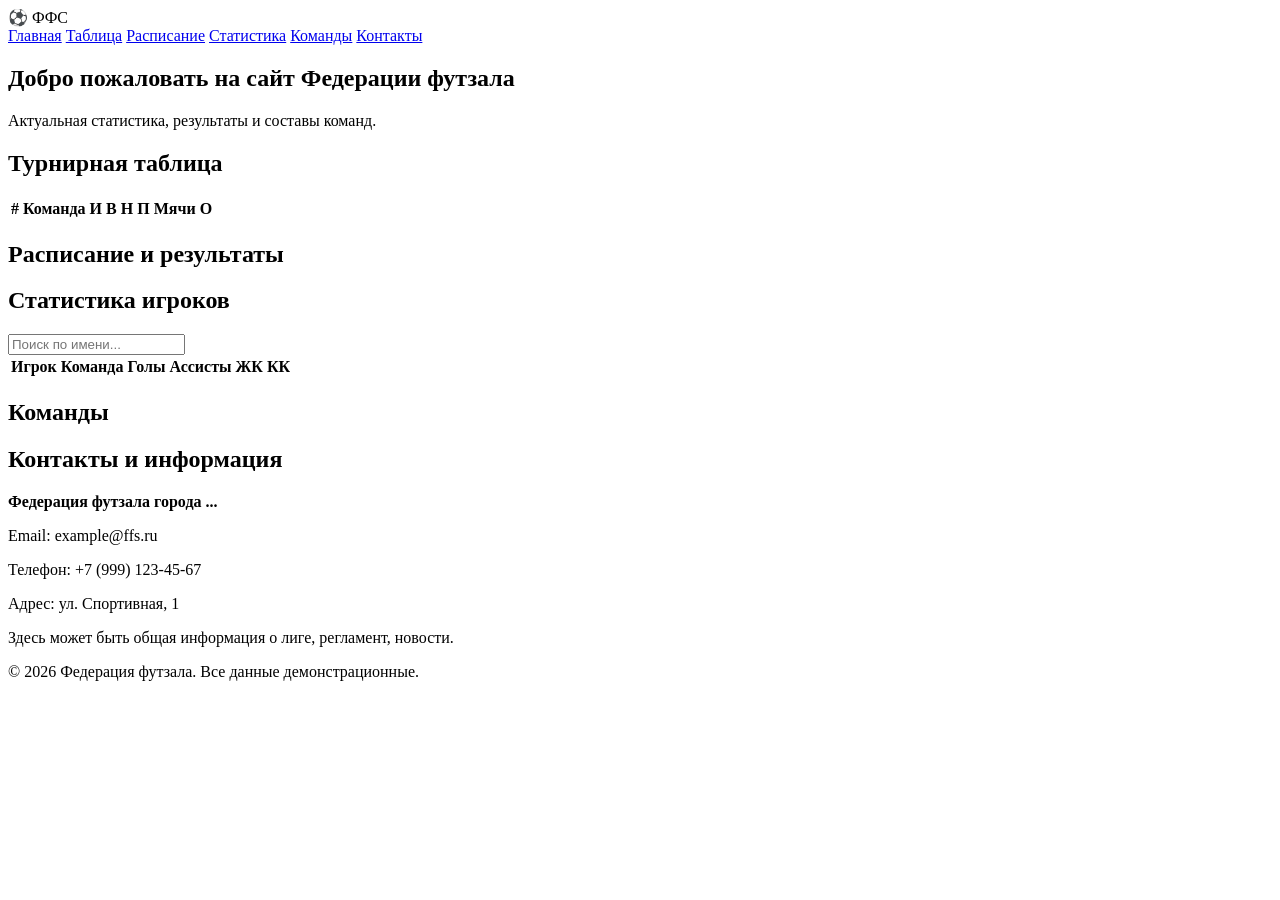
==== index.html @ 77c53671 "Add files via upload" ====
<!DOCTYPE html>
<html lang="ru">
<head>
  <meta charset="UTF-8">
  <meta name="viewport" content="width=device-width, initial-scale=1.0">
  <title>Федерация футзала — Статистика</title>
  <link rel="stylesheet" href="style.css">
</head>
<body>
  <header>
    <div class="logo">⚽ ФФС</div>
    <nav>
      <a href="#" data-section="home">Главная</a>
      <a href="#" data-section="table">Таблица</a>
      <a href="#" data-section="schedule">Расписание</a>
      <a href="#" data-section="stats">Статистика</a>
      <a href="#" data-section="teams">Команды</a>
      <a href="#" data-section="contacts">Контакты</a>
    </nav>
  </header>

  <main>
    <!-- Главная -->
    <section id="home" class="section active">
      <h1>Добро пожаловать на сайт Федерации футзала</h1>
      <p>Актуальная статистика, результаты и составы команд.</p>
      <div class="latest-results"></div>
    </section>

    <!-- Турнирная таблица -->
    <section id="table" class="section">
      <h2>Турнирная таблица</h2>
      <table id="standings-table">
        <thead>
          <tr>
            <th>#</th><th>Команда</th><th>И</th><th>В</th><th>Н</th><th>П</th><th>Мячи</th><th>О</th>
          </tr>
        </thead>
        <tbody></tbody>
      </table>
    </section>

    <!-- Расписание и результаты -->
    <section id="schedule" class="section">
      <h2>Расписание и результаты</h2>
      <div id="matches-list"></div>
    </section>

    <!-- Статистика игроков -->
    <section id="stats" class="section">
      <h2>Статистика игроков</h2>
      <input type="text" id="player-search" placeholder="Поиск по имени...">
      <table id="players-stats-table">
        <thead>
          <tr>
            <th>Игрок</th><th>Команда</th><th>Голы</th><th>Ассисты</th><th>ЖК</th><th>КК</th>
          </tr>
        </thead>
        <tbody></tbody>
      </table>
    </section>

    <!-- Команды и составы -->
    <section id="teams" class="section">
      <h2>Команды</h2>
      <div id="teams-container"></div>
    </section>

    <!-- Контакты / общая информация -->
    <section id="contacts" class="section">
      <h2>Контакты и информация</h2>
      <div class="contact-info">
        <p><strong>Федерация футзала города ...</strong></p>
        <p>Email: example@ffs.ru</p>
        <p>Телефон: +7 (999) 123-45-67</p>
        <p>Адрес: ул. Спортивная, 1</p>
      </div>
      <div class="about-text">
        <p>Здесь может быть общая информация о лиге, регламент, новости.</p>
      </div>
    </section>
  </main>

  <footer>
    <p>&copy; 2026 Федерация футзала. Все данные демонстрационные.</p>
  </footer>

  <script src="script.js"></script>
</body>
</html>
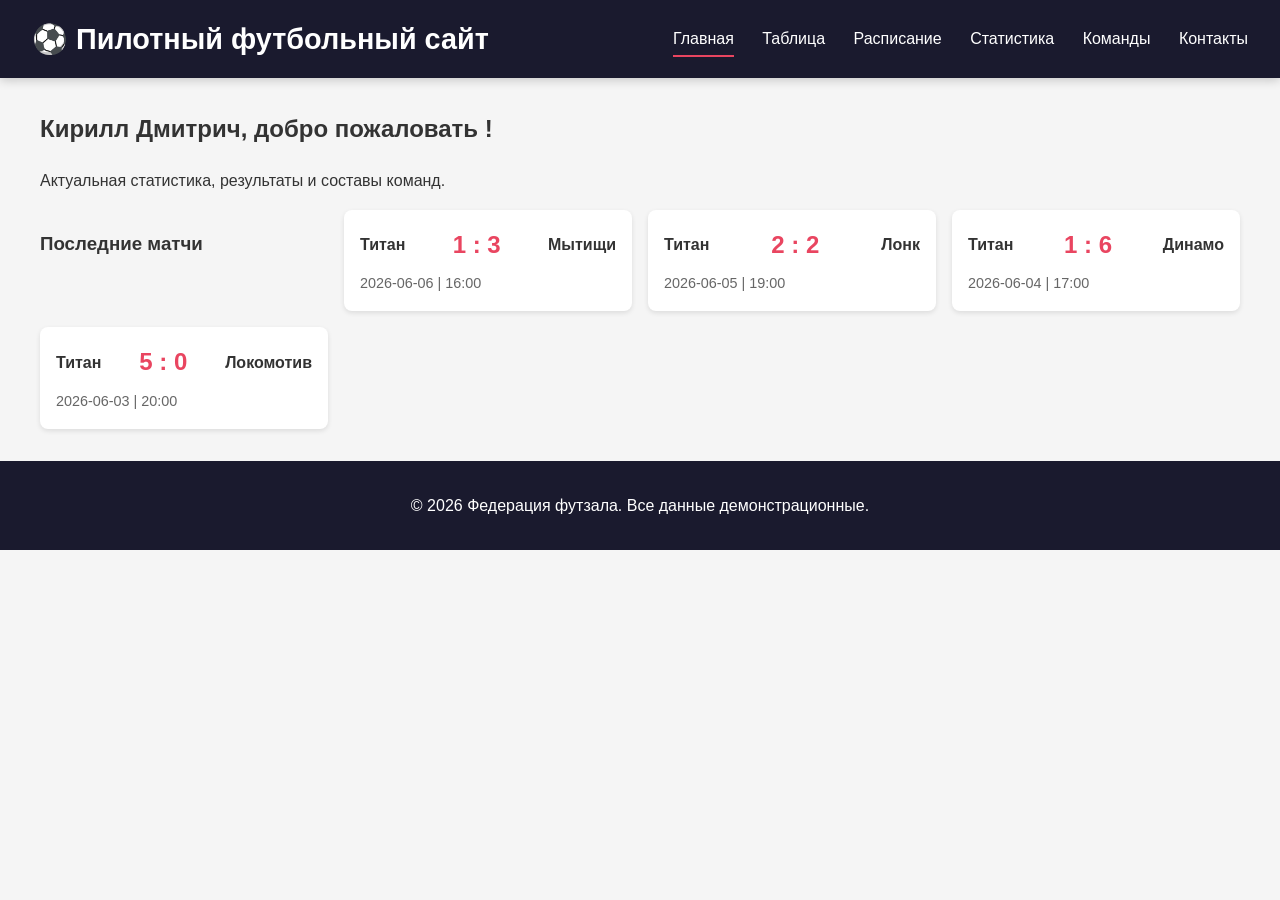
==== commit e2154555: "Update index.html" ====
--- a/index.html
+++ b/index.html
@@ -3,12 +3,12 @@
 <head>
   <meta charset="UTF-8">
   <meta name="viewport" content="width=device-width, initial-scale=1.0">
-  <title>Федерация футзала — Статистика</title>
+  <title>Пилотный футбольный сайт — Статистика</title>
   <link rel="stylesheet" href="style.css">
 </head>
 <body>
   <header>
-    <div class="logo">⚽ ФФС</div>
+    <div class="logo">⚽ Пилотный футбольный сайт</div>
     <nav>
       <a href="#" data-section="home">Главная</a>
       <a href="#" data-section="table">Таблица</a>
@@ -22,7 +22,7 @@
   <main>
     <!-- Главная -->
     <section id="home" class="section active">
-      <h1>Добро пожаловать на сайт Федерации футзала</h1>
+      <h1>Кирилл Дмитрич, добро пожаловать !</h1>
       <p>Актуальная статистика, результаты и составы команд.</p>
       <div class="latest-results"></div>
     </section>
@@ -87,4 +87,4 @@
 
   <script src="script.js"></script>
 </body>
-</html>+</html>
--- a/style.css
+++ b/style.css
@@ -0,0 +1,178 @@
+/* === Базовые стили === */
+:root {
+  --bg-color: #f5f5f5;
+  --bg-image: url(''); /* можно добавить свою картинку */
+  --text-color: #333;
+  --header-bg: #1a1a2e;
+  --header-text: #fff;
+  --accent: #e94560;
+  --card-bg: #fff;
+  --table-border: #ddd;
+  --shadow: 0 2px 5px rgba(0,0,0,0.1);
+}
+
+body {
+  font-family: 'Segoe UI', Tahoma, Geneva, Verdana, sans-serif;
+  margin: 0;
+  background-color: var(--bg-color);
+  background-image: var(--bg-image);
+  background-size: cover;
+  background-attachment: fixed;
+  color: var(--text-color);
+  line-height: 1.6;
+}
+
+header {
+  background: var(--header-bg);
+  color: var(--header-text);
+  padding: 1rem 2rem;
+  display: flex;
+  justify-content: space-between;
+  align-items: center;
+  flex-wrap: wrap;
+  box-shadow: 0 2px 10px rgba(0,0,0,0.2);
+}
+
+.logo {
+  font-size: 1.8rem;
+  font-weight: bold;
+}
+
+nav a {
+  color: var(--header-text);
+  text-decoration: none;
+  margin-left: 1.5rem;
+  font-weight: 500;
+  padding: 0.5rem 0;
+  border-bottom: 2px solid transparent;
+  transition: border-color 0.3s;
+}
+
+nav a:hover, nav a.active {
+  border-bottom-color: var(--accent);
+}
+
+main {
+  max-width: 1200px;
+  margin: 2rem auto;
+  padding: 0 1rem;
+}
+
+.section {
+  display: none;
+  animation: fadeIn 0.4s ease;
+}
+
+.section.active {
+  display: block;
+}
+
+@keyframes fadeIn {
+  from { opacity: 0; transform: translateY(10px); }
+  to { opacity: 1; transform: translateY(0); }
+}
+
+/* === Карточки и таблицы === */
+table {
+  width: 100%;
+  border-collapse: collapse;
+  background: var(--card-bg);
+  box-shadow: var(--shadow);
+  border-radius: 8px;
+  overflow: hidden;
+  margin-bottom: 2rem;
+}
+
+th, td {
+  padding: 0.75rem 1rem;
+  text-align: left;
+  border-bottom: 1px solid var(--table-border);
+}
+
+th {
+  background: var(--header-bg);
+  color: var(--header-text);
+}
+
+tr:hover td {
+  background: #f0f0f0;
+}
+
+.latest-results, .matches-day {
+  display: grid;
+  grid-template-columns: repeat(auto-fill, minmax(280px, 1fr));
+  gap: 1rem;
+  margin: 1rem 0;
+}
+
+.match-card, .team-card {
+  background: var(--card-bg);
+  box-shadow: var(--shadow);
+  border-radius: 8px;
+  padding: 1rem;
+  transition: transform 0.2s;
+}
+
+.match-card:hover {
+  transform: translateY(-2px);
+}
+
+.match-teams {
+  display: flex;
+  justify-content: space-between;
+  align-items: center;
+  margin-bottom: 0.5rem;
+}
+
+.team-name {
+  font-weight: 600;
+}
+
+.score {
+  font-size: 1.5rem;
+  font-weight: bold;
+  margin: 0 1rem;
+  color: var(--accent);
+}
+
+.match-details {
+  font-size: 0.9rem;
+  color: #666;
+}
+
+#player-search {
+  width: 100%;
+  padding: 0.75rem;
+  border: 1px solid var(--table-border);
+  border-radius: 8px;
+  margin-bottom: 1.5rem;
+  font-size: 1rem;
+}
+
+.team-players {
+  margin-top: 1rem;
+}
+
+footer {
+  text-align: center;
+  padding: 1rem;
+  background: var(--header-bg);
+  color: var(--header-text);
+  margin-top: 2rem;
+}
+
+/* === Контакты === */
+.contact-info p {
+  margin: 0.5rem 0;
+}
+
+/* === Адаптивность === */
+@media (max-width: 600px) {
+  header {
+    flex-direction: column;
+    text-align: center;
+  }
+  nav a {
+    margin: 0 0.5rem;
+  }
+}
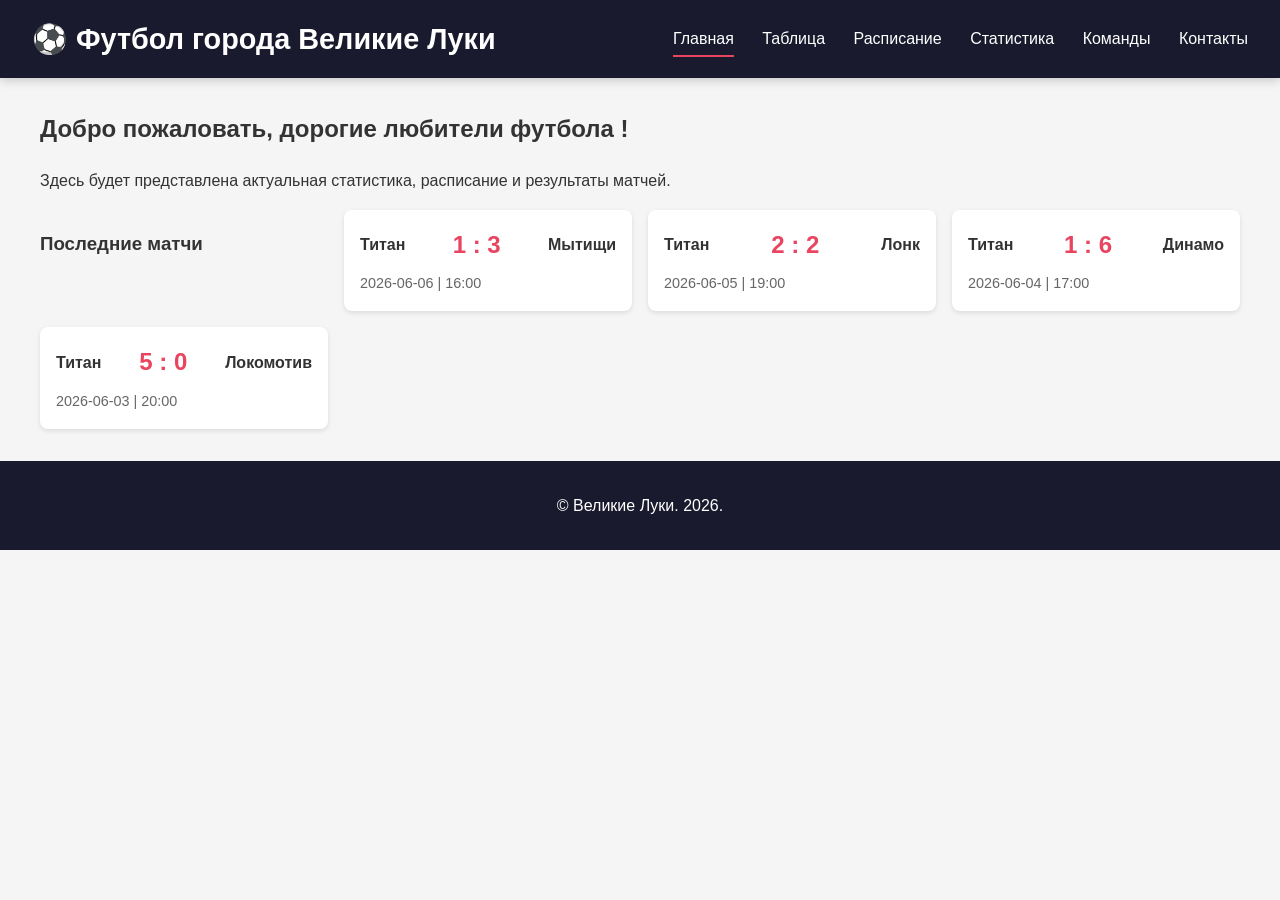
==== commit cd6cabbf: "Update index.html" ====
--- a/index.html
+++ b/index.html
@@ -3,12 +3,12 @@
 <head>
   <meta charset="UTF-8">
   <meta name="viewport" content="width=device-width, initial-scale=1.0">
-  <title>Пилотный футбольный сайт — Статистика</title>
+  <title>Футбол города Великие Луки — Статистика</title>
   <link rel="stylesheet" href="style.css">
 </head>
 <body>
   <header>
-    <div class="logo">⚽ Пилотный футбольный сайт</div>
+    <div class="logo">⚽ Футбол города Великие Луки</div>
     <nav>
       <a href="#" data-section="home">Главная</a>
       <a href="#" data-section="table">Таблица</a>
@@ -22,8 +22,8 @@
   <main>
     <!-- Главная -->
     <section id="home" class="section active">
-      <h1>Кирилл Дмитрич, добро пожаловать !</h1>
-      <p>Актуальная статистика, результаты и составы команд.</p>
+      <h1>Добро пожаловать, дорогие любители футбола !</h1>
+      <p>Здесь будет представлена актуальная статистика, расписание и результаты матчей.</p>
       <div class="latest-results"></div>
     </section>
 
@@ -70,19 +70,19 @@
     <section id="contacts" class="section">
       <h2>Контакты и информация</h2>
       <div class="contact-info">
-        <p><strong>Федерация футзала города ...</strong></p>
-        <p>Email: example@ffs.ru</p>
-        <p>Телефон: +7 (999) 123-45-67</p>
-        <p>Адрес: ул. Спортивная, 1</p>
+        <p><strong>Футбол города Великие Луки</strong></p>
+        <p>Email: football@velikieluki.ru</p>
+        <p>Телефон: +7 (953) 241-26-11</p>
+        <p>Адрес: обл. Псковская, г. Великие Луки, ул. Малышева, д. 13</p>
       </div>
       <div class="about-text">
-        <p>Здесь может быть общая информация о лиге, регламент, новости.</p>
+        <p>Ждем всех на футбольных полях города Великие Луки.</p>
       </div>
     </section>
   </main>
 
   <footer>
-    <p>&copy; 2026 Федерация футзала. Все данные демонстрационные.</p>
+    <p>&copy; Великие Луки. 2026.</p>
   </footer>
 
   <script src="script.js"></script>
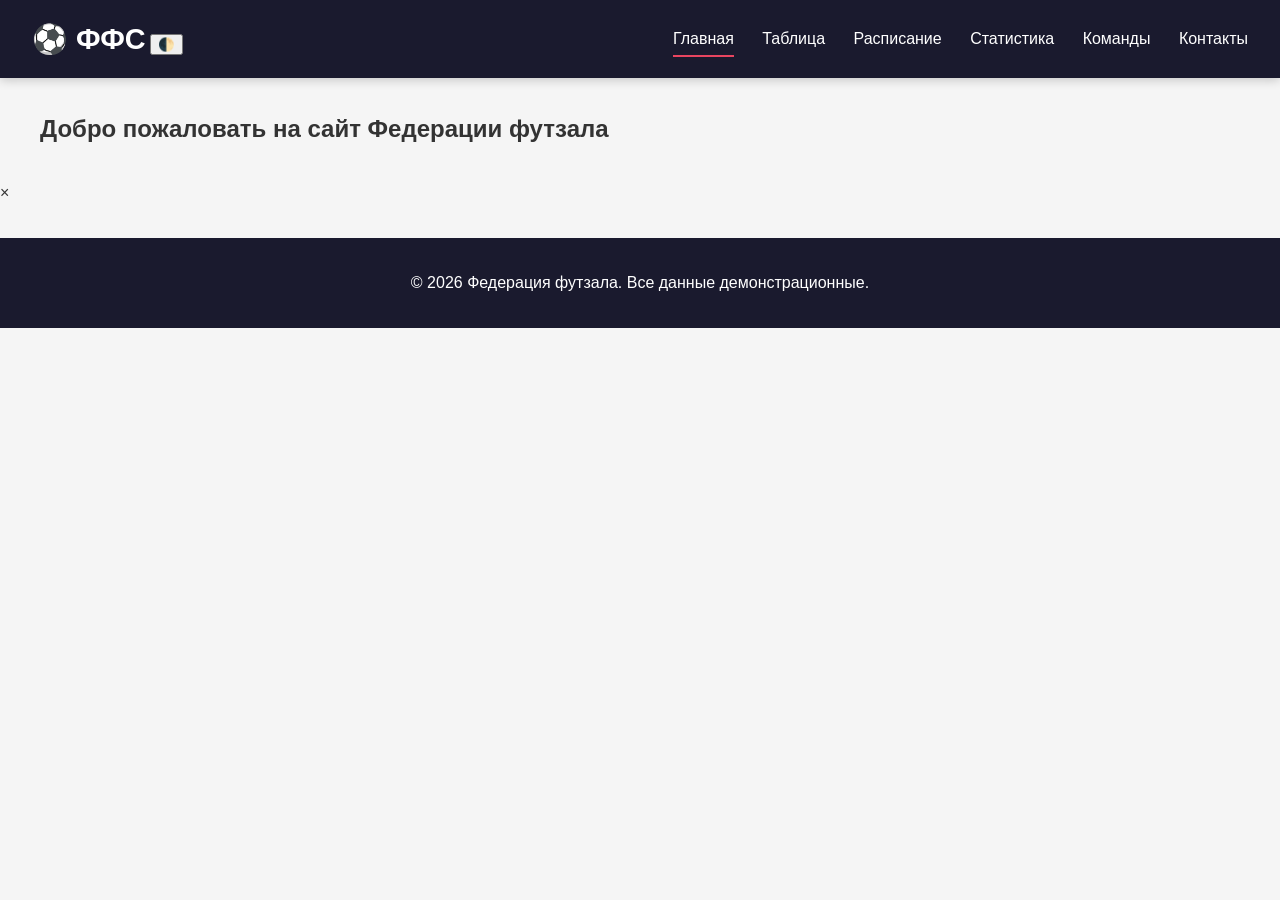
==== commit 94c7ab2d: "Update index.html" ====
--- a/index.html
+++ b/index.html
@@ -3,12 +3,15 @@
 <head>
   <meta charset="UTF-8">
   <meta name="viewport" content="width=device-width, initial-scale=1.0">
-  <title>Футбол города Великие Луки — Статистика</title>
+  <title>Федерация футзала — Статистика</title>
   <link rel="stylesheet" href="style.css">
 </head>
 <body>
   <header>
-    <div class="logo">⚽ Футбол города Великие Луки</div>
+    <div class="header-left">
+      <span class="logo">⚽ ФФС</span>
+      <button id="theme-toggle" title="Переключить тему">🌓</button>
+    </div>
     <nav>
       <a href="#" data-section="home">Главная</a>
       <a href="#" data-section="table">Таблица</a>
@@ -22,9 +25,10 @@
   <main>
     <!-- Главная -->
     <section id="home" class="section active">
-      <h1>Добро пожаловать, дорогие любители футбола !</h1>
-      <p>Здесь будет представлена актуальная статистика, расписание и результаты матчей.</p>
-      <div class="latest-results"></div>
+      <h1>Добро пожаловать на сайт Федерации футзала</h1>
+      <div id="home-live" class="matches-block"></div>
+      <div id="home-finished" class="matches-block"></div>
+      <div id="home-upcoming" class="matches-block"></div>
     </section>
 
     <!-- Турнирная таблица -->
@@ -40,9 +44,10 @@
       </table>
     </section>
 
-    <!-- Расписание и результаты -->
+    <!-- Расписание -->
     <section id="schedule" class="section">
       <h2>Расписание и результаты</h2>
+      <div id="tour-tabs" class="tabs"></div>
       <div id="matches-list"></div>
     </section>
 
@@ -66,23 +71,31 @@
       <div id="teams-container"></div>
     </section>
 
-    <!-- Контакты / общая информация -->
+    <!-- Контакты -->
     <section id="contacts" class="section">
       <h2>Контакты и информация</h2>
       <div class="contact-info">
-        <p><strong>Футбол города Великие Луки</strong></p>
-        <p>Email: football@velikieluki.ru</p>
-        <p>Телефон: +7 (953) 241-26-11</p>
-        <p>Адрес: обл. Псковская, г. Великие Луки, ул. Малышева, д. 13</p>
+        <p><strong>Федерация футзала города ...</strong></p>
+        <p>Email: example@ffs.ru</p>
+        <p>Телефон: +7 (999) 123-45-67</p>
+        <p>Адрес: ул. Спортивная, 1</p>
       </div>
       <div class="about-text">
-        <p>Ждем всех на футбольных полях города Великие Луки.</p>
+        <p>Здесь может быть общая информация о лиге, регламент, новости.</p>
       </div>
     </section>
   </main>
 
+  <!-- Модальное окно матча -->
+  <div id="match-modal" class="modal">
+    <div class="modal-content">
+      <span class="close">&times;</span>
+      <div id="match-detail-content"></div>
+    </div>
+  </div>
+
   <footer>
-    <p>&copy; Великие Луки. 2026.</p>
+    <p>&copy; 2026 Федерация футзала. Все данные демонстрационные.</p>
   </footer>
 
   <script src="script.js"></script>
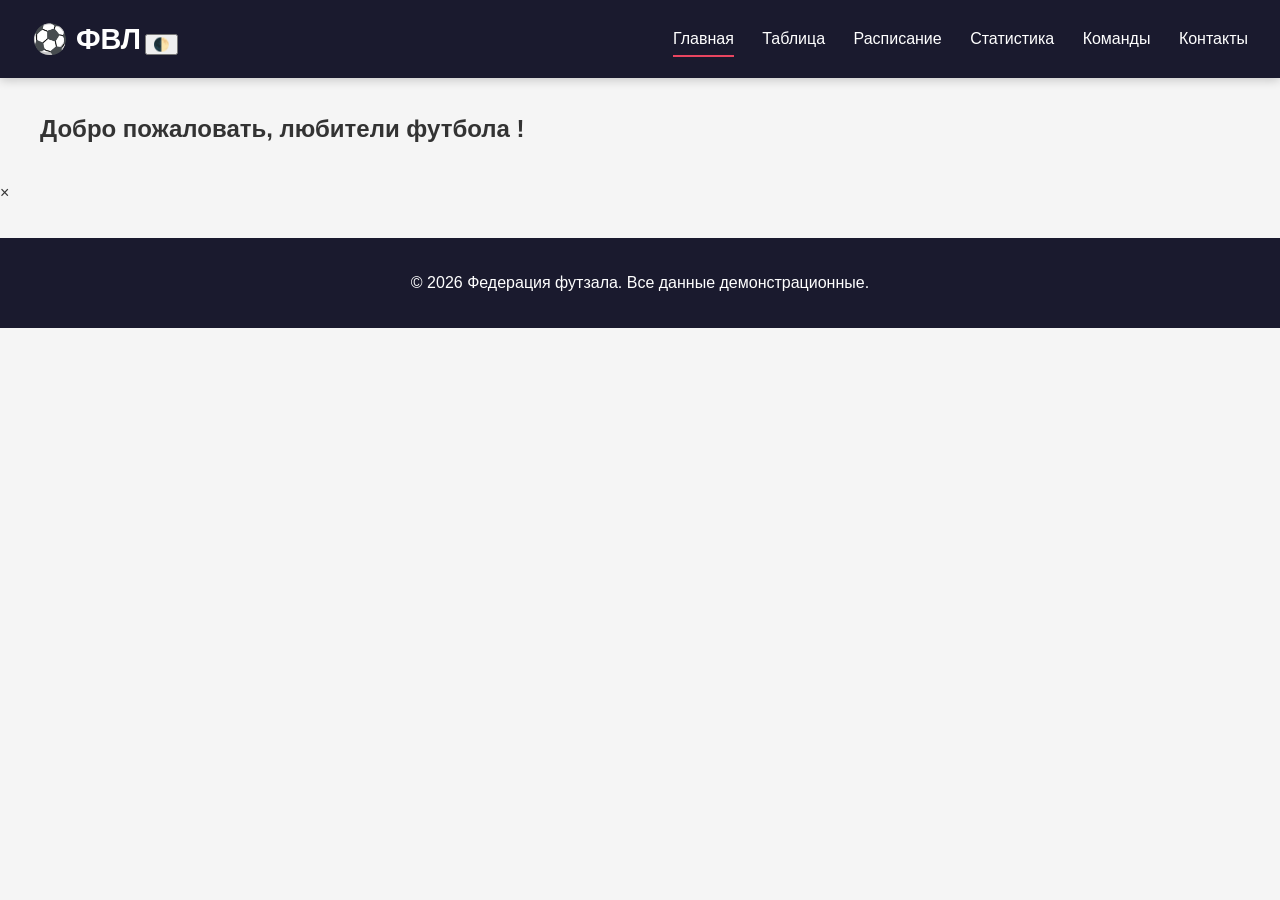
==== commit bc089bf8: "Update index.html" ====
--- a/index.html
+++ b/index.html
@@ -3,13 +3,13 @@
 <head>
   <meta charset="UTF-8">
   <meta name="viewport" content="width=device-width, initial-scale=1.0">
-  <title>Федерация футзала — Статистика</title>
+  <title>Футбол города Великие Луки — Статистика</title>
   <link rel="stylesheet" href="style.css">
 </head>
 <body>
   <header>
     <div class="header-left">
-      <span class="logo">⚽ ФФС</span>
+      <span class="logo">⚽ ФВЛ</span>
       <button id="theme-toggle" title="Переключить тему">🌓</button>
     </div>
     <nav>
@@ -25,7 +25,7 @@
   <main>
     <!-- Главная -->
     <section id="home" class="section active">
-      <h1>Добро пожаловать на сайт Федерации футзала</h1>
+      <h1>Добро пожаловать, любители футбола !</h1>
       <div id="home-live" class="matches-block"></div>
       <div id="home-finished" class="matches-block"></div>
       <div id="home-upcoming" class="matches-block"></div>
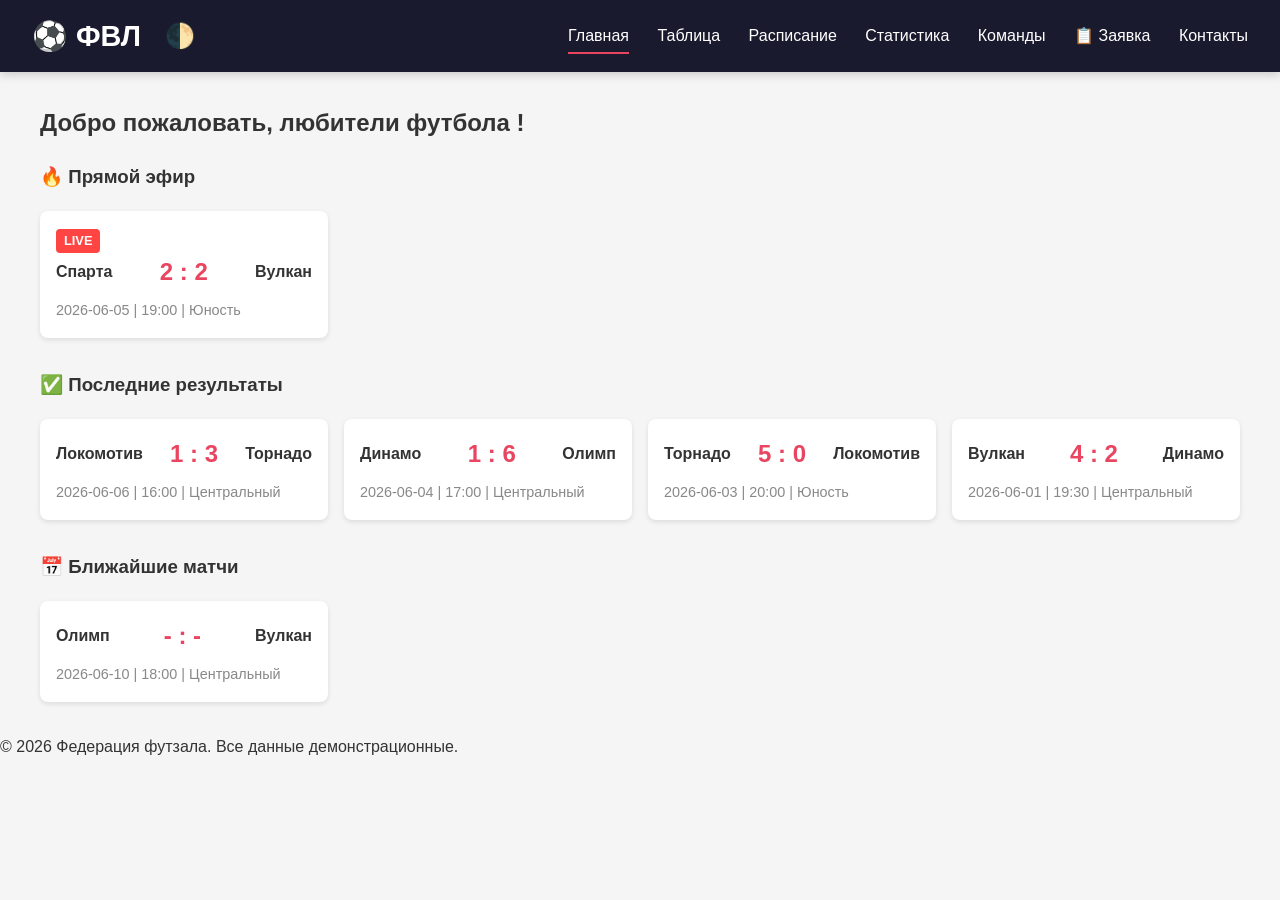
==== commit 8f747f11: "Update index.html" ====
--- a/index.html
+++ b/index.html
@@ -18,6 +18,7 @@
       <a href="#" data-section="schedule">Расписание</a>
       <a href="#" data-section="stats">Статистика</a>
       <a href="#" data-section="teams">Команды</a>
+      <a href="lineup-request.html">📋 Заявка</a>
       <a href="#" data-section="contacts">Контакты</a>
     </nav>
   </header>
--- a/style.css
+++ b/style.css
@@ -1,7 +1,7 @@
-/* === Базовые стили === */
+/* === Базовые переменные (светлая тема) === */
 :root {
   --bg-color: #f5f5f5;
-  --bg-image: url(''); /* можно добавить свою картинку */
+  --bg-image: url('');
   --text-color: #333;
   --header-bg: #1a1a2e;
   --header-text: #fff;
@@ -9,6 +9,19 @@
   --card-bg: #fff;
   --table-border: #ddd;
   --shadow: 0 2px 5px rgba(0,0,0,0.1);
+  --modal-bg: rgba(0,0,0,0.7);
+  --hover-row: #f0f0f0;
+}
+
+/* Тёмная тема */
+body.dark-theme {
+  --bg-color: #121212;
+  --text-color: #e0e0e0;
+  --header-bg: #0a0a1a;
+  --card-bg: #1e1e2f;
+  --table-border: #333;
+  --shadow: 0 2px 8px rgba(255,255,255,0.05);
+  --hover-row: #2a2a3c;
 }
 
 body {
@@ -20,12 +33,13 @@
   background-attachment: fixed;
   color: var(--text-color);
   line-height: 1.6;
+  transition: background-color 0.3s, color 0.3s;
 }
 
 header {
   background: var(--header-bg);
   color: var(--header-text);
-  padding: 1rem 2rem;
+  padding: 0.8rem 2rem;
   display: flex;
   justify-content: space-between;
   align-items: center;
@@ -33,9 +47,29 @@
   box-shadow: 0 2px 10px rgba(0,0,0,0.2);
 }
 
+.header-left {
+  display: flex;
+  align-items: center;
+  gap: 1rem;
+}
+
 .logo {
   font-size: 1.8rem;
   font-weight: bold;
+}
+
+#theme-toggle {
+  background: none;
+  border: none;
+  font-size: 1.5rem;
+  cursor: pointer;
+  color: var(--header-text);
+  padding: 0.2rem 0.5rem;
+  border-radius: 4px;
+  transition: background 0.3s;
+}
+#theme-toggle:hover {
+  background: rgba(255,255,255,0.2);
 }
 
 nav a {
@@ -47,7 +81,6 @@
   border-bottom: 2px solid transparent;
   transition: border-color 0.3s;
 }
-
 nav a:hover, nav a.active {
   border-bottom-color: var(--accent);
 }
@@ -62,7 +95,6 @@
   display: none;
   animation: fadeIn 0.4s ease;
 }
-
 .section.active {
   display: block;
 }
@@ -72,7 +104,7 @@
   to { opacity: 1; transform: translateY(0); }
 }
 
-/* === Карточки и таблицы === */
+/* Карточки, таблицы */
 table {
   width: 100%;
   border-collapse: collapse;
@@ -81,6 +113,7 @@
   border-radius: 8px;
   overflow: hidden;
   margin-bottom: 2rem;
+  transition: background 0.3s;
 }
 
 th, td {
@@ -95,26 +128,34 @@
 }
 
 tr:hover td {
-  background: #f0f0f0;
-}
-
-.latest-results, .matches-day {
+  background: var(--hover-row);
+}
+
+.matches-block {
+  margin-bottom: 2rem;
+}
+
+.matches-block h3 {
+  margin-top: 0;
+}
+
+.match-cards {
   display: grid;
   grid-template-columns: repeat(auto-fill, minmax(280px, 1fr));
   gap: 1rem;
-  margin: 1rem 0;
-}
-
-.match-card, .team-card {
+}
+
+.match-card {
   background: var(--card-bg);
   box-shadow: var(--shadow);
   border-radius: 8px;
   padding: 1rem;
-  transition: transform 0.2s;
-}
-
+  cursor: pointer;
+  transition: transform 0.2s, box-shadow 0.2s;
+}
 .match-card:hover {
   transform: translateY(-2px);
+  box-shadow: 0 4px 12px rgba(0,0,0,0.15);
 }
 
 .match-teams {
@@ -137,40 +178,91 @@
 
 .match-details {
   font-size: 0.9rem;
-  color: #666;
-}
-
-#player-search {
-  width: 100%;
-  padding: 0.75rem;
+  color: #888;
+}
+
+.live-badge {
+  display: inline-block;
+  background: #ff4444;
+  color: #fff;
+  padding: 0.1rem 0.5rem;
+  border-radius: 4px;
+  font-size: 0.8rem;
+  font-weight: bold;
+  margin-right: 0.5rem;
+}
+
+/* Вкладки туров */
+.tabs {
+  display: flex;
+  gap: 0.5rem;
+  margin-bottom: 1.5rem;
+  flex-wrap: wrap;
+}
+
+.tab-btn {
+  padding: 0.5rem 1.2rem;
+  background: var(--card-bg);
   border: 1px solid var(--table-border);
-  border-radius: 8px;
-  margin-bottom: 1.5rem;
-  font-size: 1rem;
-}
-
-.team-players {
-  margin-top: 1rem;
-}
-
-footer {
-  text-align: center;
-  padding: 1rem;
-  background: var(--header-bg);
-  color: var(--header-text);
-  margin-top: 2rem;
-}
-
-/* === Контакты === */
-.contact-info p {
-  margin: 0.5rem 0;
-}
-
-/* === Адаптивность === */
+  border-radius: 6px;
+  cursor: pointer;
+  font-weight: 500;
+  color: var(--text-color);
+  transition: all 0.2s;
+}
+.tab-btn.active, .tab-btn:hover {
+  background: var(--accent);
+  color: #fff;
+  border-color: var(--accent);
+}
+
+/* Модальное окно */
+.modal {
+  display: none;
+  position: fixed;
+  top: 0; left: 0;
+  width: 100%; height: 100%;
+  background: var(--modal-bg);
+  z-index: 1000;
+  justify-content: center;
+  align-items: flex-start;
+  padding-top: 5vh;
+  overflow-y: auto;
+}
+.modal.show {
+  display: flex;
+}
+.modal-content {
+  background: var(--card-bg);
+  max-width: 800px;
+  width: 95%;
+  border-radius: 12px;
+  padding: 2rem;
+  position: relative;
+  margin-bottom: 2rem;
+}
+.close {
+  position: absolute;
+  top: 0.5rem; right: 1rem;
+  font-size: 2rem;
+  cursor: pointer;
+  color: var(--text-color);
+  background: none;
+  border: none;
+}
+
+/* Адаптивность */
 @media (max-width: 600px) {
   header {
     flex-direction: column;
-    text-align: center;
+    align-items: flex-start;
+  }
+  .header-left {
+    width: 100%;
+    justify-content: space-between;
+  }
+  nav {
+    margin-top: 0.5rem;
   }
   nav a {
     margin: 0 0.5rem;
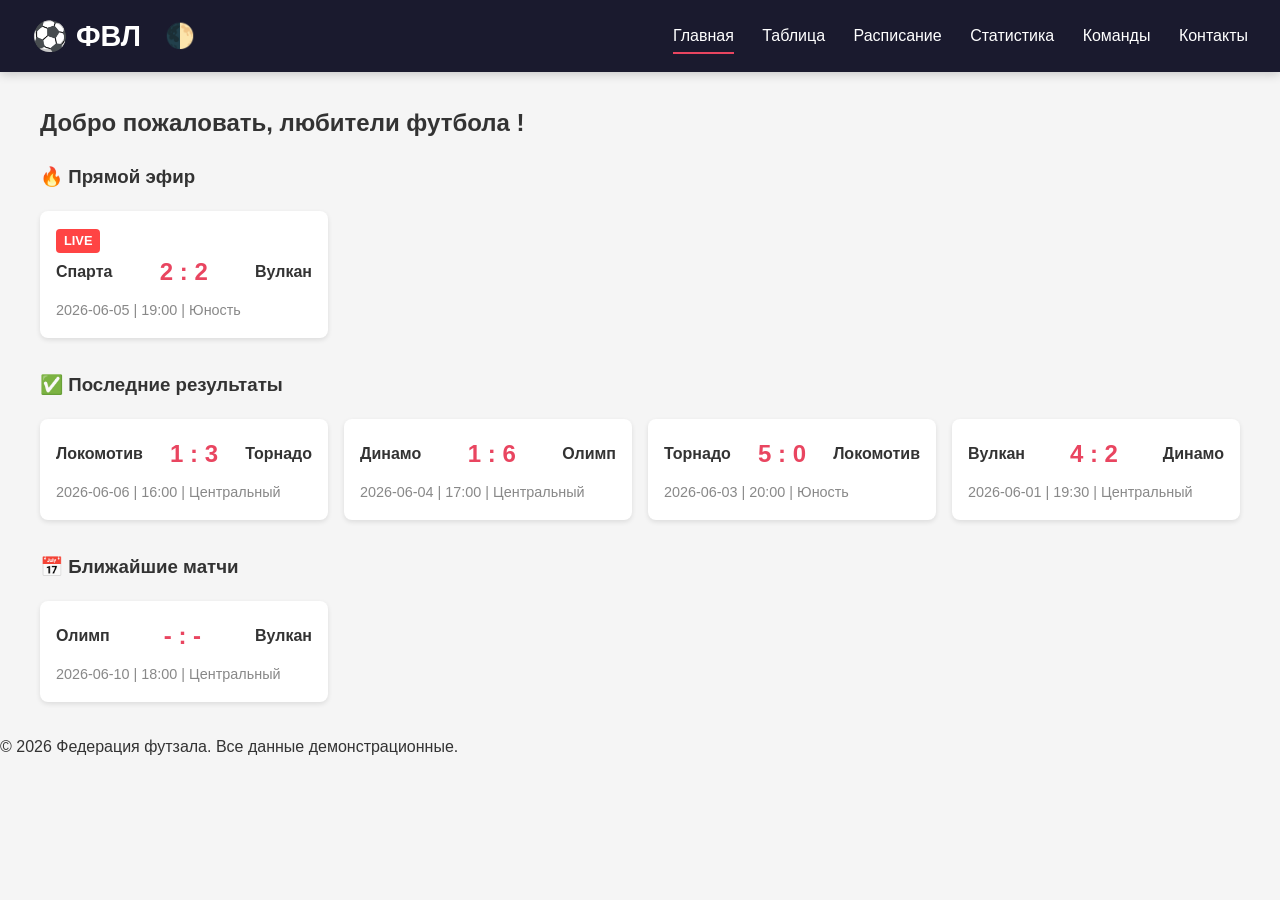
==== commit 0450b718: "Update index.html" ====
--- a/index.html
+++ b/index.html
@@ -18,7 +18,7 @@
       <a href="#" data-section="schedule">Расписание</a>
       <a href="#" data-section="stats">Статистика</a>
       <a href="#" data-section="teams">Команды</a>
-      <a href="lineup-request.html">📋 Заявка</a>
+      <a href="#" lineup-request.html=">📋 Заявка</a>
       <a href="#" data-section="contacts">Контакты</a>
     </nav>
   </header>
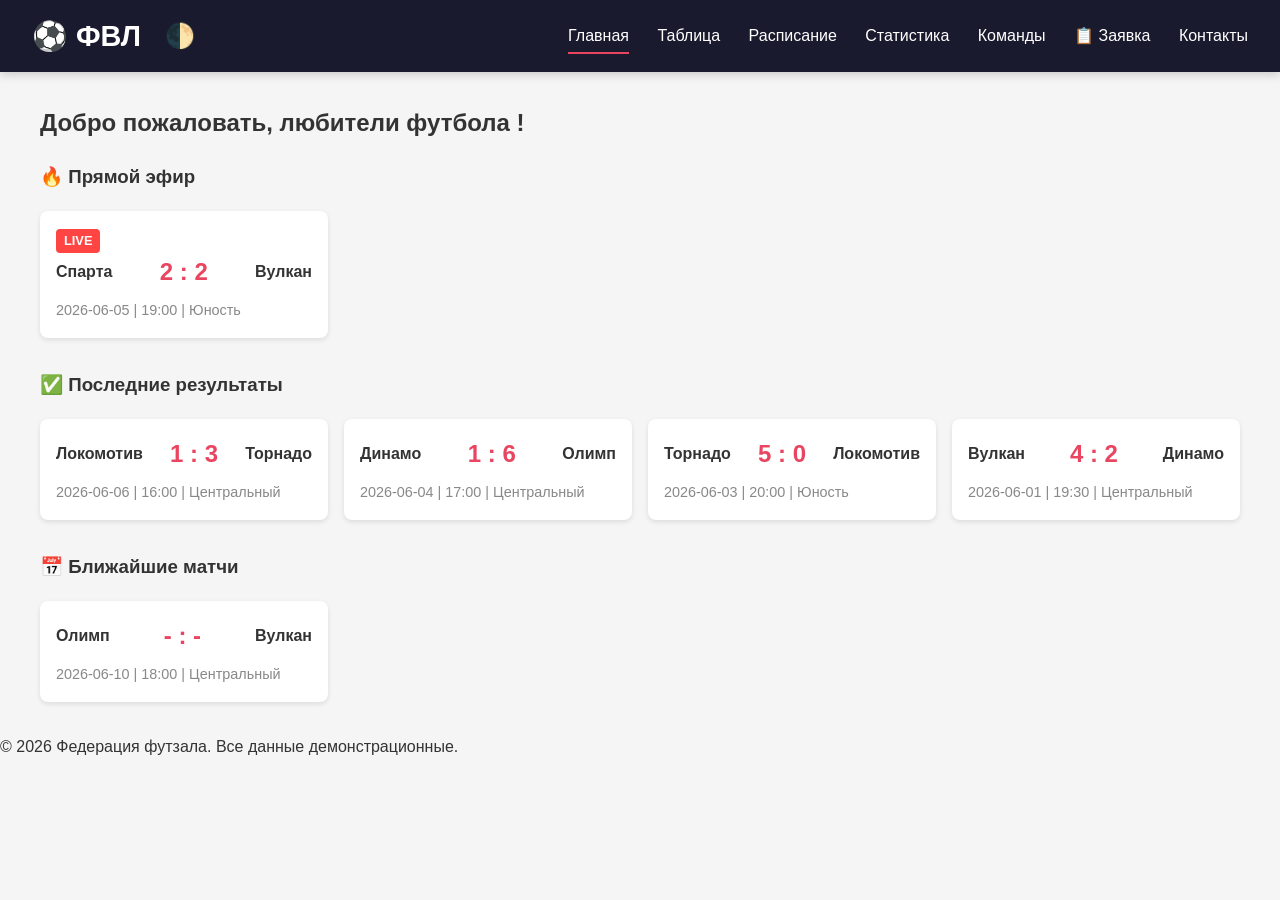
==== commit 0b4cb232: "Update index.html" ====
--- a/index.html
+++ b/index.html
@@ -18,7 +18,7 @@
       <a href="#" data-section="schedule">Расписание</a>
       <a href="#" data-section="stats">Статистика</a>
       <a href="#" data-section="teams">Команды</a>
-      <a href="#" lineup-request.html=">📋 Заявка</a>
+      <a href="lineup-request.html">📋 Заявка</a>
       <a href="#" data-section="contacts">Контакты</a>
     </nav>
   </header>
